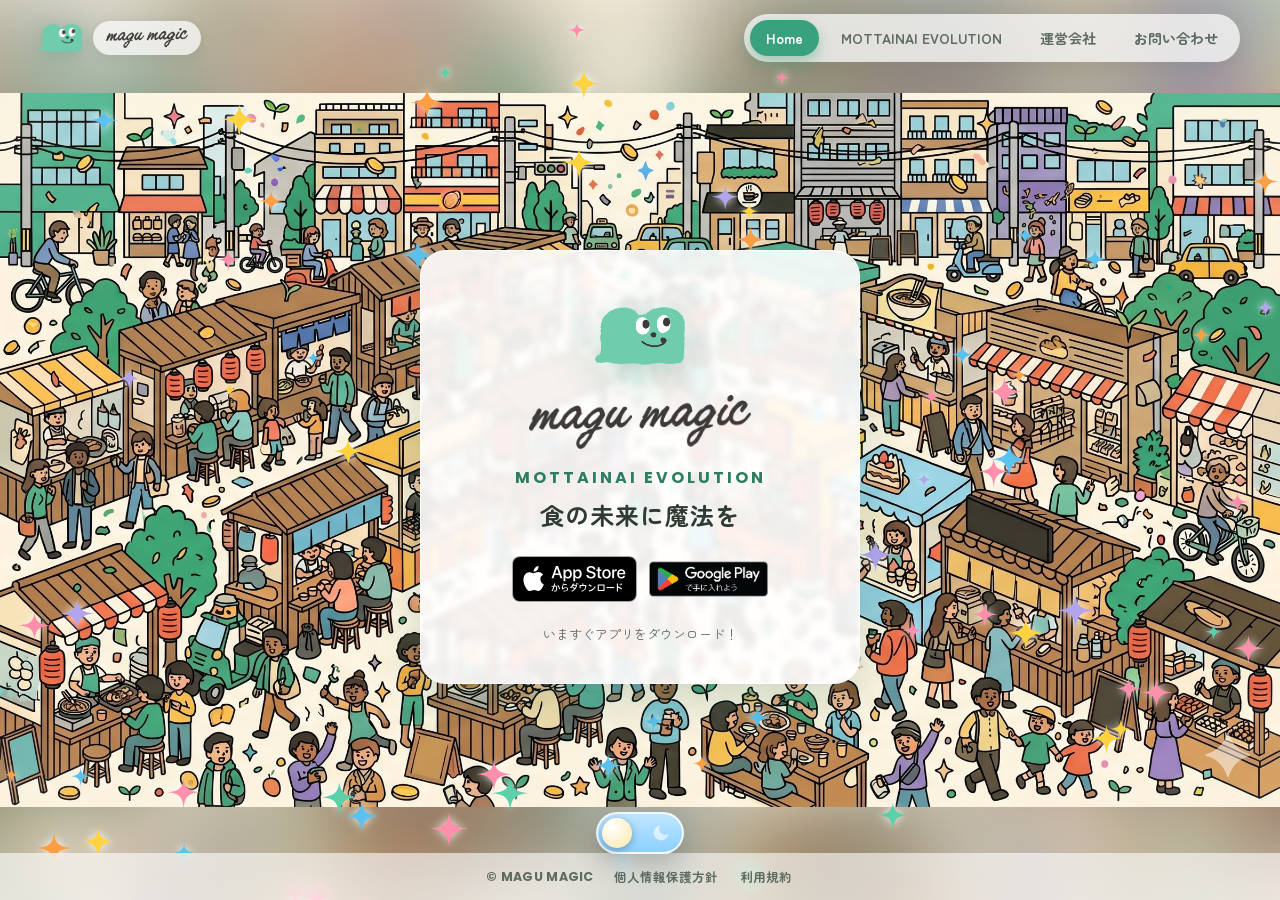
==== index.html @ f401fb99 "Publish MAGU MAGIC site (static) Immersive single-page site with day/night toggle, balloons/firework" ====
<!DOCTYPE html>
<html lang="ja">
<head>
  <meta charset="UTF-8" />
  <meta name="viewport" content="width=device-width, initial-scale=1.0" />
  <title>MAGU MAGIC ｜ MOTTAINAI EVOLUTION ― 食の未来に魔法を</title>
  <meta name="description" content="MAGU MAGIC ― 食の未来に魔法を。「もったいないを作らない」を、世界の合言葉に。飲食店のモバイルオーダー＆事前決済アプリ。" />
  <link rel="canonical" href="https://www.magumagic.net/" />
  <meta property="og:title" content="MAGU MAGIC ｜ MOTTAINAI EVOLUTION" />
  <meta property="og:description" content="食の未来に魔法を。「もったいないを作らない」を、世界の合言葉に。" />
  <meta property="og:type" content="website" />
  <meta property="og:url" content="https://www.magumagic.net/" />
  <meta property="og:image" content="https://www.magumagic.net/assets/MAGU_LOGO.png" />
  <link rel="preconnect" href="https://fonts.googleapis.com" />
  <link rel="preconnect" href="https://fonts.gstatic.com" crossorigin />
  <link href="https://fonts.googleapis.com/css2?family=Zen+Maru+Gothic:wght@400;500;700;900&family=Poppins:wght@600;700;800&display=swap" rel="stylesheet" />
  <link rel="stylesheet" href="app.css" />
</head>
<body>

  <!-- ===== Immersive background ===== -->
  <div class="stage" aria-hidden="true">
    <img class="bg-blur" src="assets/bg-town2.webp" alt="" aria-hidden="true" />
    <img class="bg" id="bg" src="assets/bg-town2.webp" alt="" />
    <div class="bg-tint"></div>
    <div class="mascot-layer" id="mascotLayer"></div>
    <div id="balloons"></div>
    <canvas id="fireworks"></canvas>
    <div id="fx"></div>
    <div id="skyShift" aria-hidden="true"></div>
  </div>

  <!-- ===== Top bar ===== -->
  <header class="topbar">
    <a class="logo" href="#" data-panel="home">
      <img class="logo-mark" src="assets/MAGU_face07.png" alt="" />
      <img class="logo-wm" src="assets/magu%20magic%20title01.png" alt="MAGU MAGIC" />
    </a>
    <nav class="menu" id="menu">
      <button class="menu-btn is-active" data-panel="home">Home</button>
      <button class="menu-btn" data-panel="mottainai">MOTTAINAI&nbsp;EVOLUTION</button>
      <button class="menu-btn" data-panel="company">運営会社</button>
      <button class="menu-btn" data-panel="contact">お問い合わせ</button>
    </nav>
    <button class="menu-toggle" id="menuToggle" aria-label="メニュー" aria-expanded="false"><span></span><span></span><span></span></button>
  </header>

  <!-- ===== Overlay panels ===== -->
  <main class="overlay">

    <!-- Home -->
    <section class="panel is-active" id="panel-home">
      <div class="home-card">
        <img class="home-mark" src="assets/MAGU_face07.png" alt="" />
        <h1 class="home-title"><img src="assets/magu%20magic%20title01.png" alt="MAGU MAGIC" /></h1>
        <p class="home-tagline">
          <span class="t-en">MOTTAINAI EVOLUTION</span>
          <span class="t-jp">食の未来に魔法を</span>
        </p>
        <div class="store-badges">
          <a href="#" class="badge" aria-label="App Store からダウンロード">
            <img src="assets/black.svg" alt="Download on the App Store" />
          </a>
          <a href="#" class="badge" aria-label="Google Play で手に入れよう">
            <img src="assets/google-play-badge.png" alt="Get it on Google Play" />
          </a>
        </div>
        <p class="home-hint">いますぐアプリをダウンロード！</p>
      </div>
    </section>

    <!-- MOTTAINAI EVOLUTION -->
    <section class="panel" id="panel-mottainai" hidden>
      <div class="card card--long mottainai">
        <p class="mottainai-en">MOTTAINAI EVOLUTION</p>
        <h2 class="mottainai-lead">「もったいないを作らない」を、<br />世界の合言葉に。</h2>
        <div class="mottainai-body">
          <p>つくる人がいて、運ぶ人がいて、育てる大地があって、そして食べる人がいる。<br />ひと皿の料理は、たくさんの命と願いの上に成り立っています。</p>
          <p>その願いを、最後まで届けきる仕組みを、わたしたちはつくっています。</p>
          <p>捨てられるはずだった食材を、新しい出会いへ。<br />報われなかった仕込みを、確かな喜びへ。<br />言葉の壁を越えて、世界中の食卓へ。</p>
          <p>今日、あなたが選ぶ一皿が、明日の誰かの食卓を守ります。</p>
          <p class="mottainai-slogan">「もったいないを作らない」を、世界の合言葉に。</p>
        </div>
      </div>
    </section>

    <!-- Company -->
    <section class="panel" id="panel-company" hidden>
      <div class="card card--long">
        <h2 class="card-title">運営会社</h2>
        <dl class="company">
          <div><dt>会社名</dt><dd>株式会社HANABENI</dd></div>
          <div><dt>所在地</dt><dd><span class="addr-office">（沖縄）〒900-0004　沖縄県那覇市銘苅2-3-1　MECAL45　401号室</span><span class="addr-office">（東京）〒140-0001　東京都品川区北品川3-6-13　1204号室</span></dd></div>
          <div><dt>事業内容</dt><dd>「MAGU MAGIC」の企画・開発・運営、「OCTAFORCE」の企画・開発・運営、ITマネジメントサービス及びコンサルティング</dd></div>
          <div><dt>代表者</dt><dd>代表取締役　財　治喜</dd></div>
          <div><dt>HP</dt><dd><a href="https://www.hanabeni.jp/" target="_blank" rel="noopener">https://www.hanabeni.jp/</a></dd></div>
        </dl>
      </div>
    </section>

    <!-- Contact -->
    <section class="panel" id="panel-contact" hidden>
      <div class="card">
        <h2 class="card-title">お問い合わせ</h2>
        <form class="contact-form" id="contactForm" novalidate>
          <label>お名前<input type="text" name="name" autocomplete="name" required /></label>
          <label>メールアドレス<input type="email" name="email" autocomplete="email" required /></label>
          <label>ご用件<select name="topic"><option>アプリについて</option><option>掲載・加盟店のご相談</option><option>取材・協業のご相談</option><option>その他</option></select></label>
          <label>内容<textarea name="message" rows="4" required></textarea></label>
          <button type="submit" class="submit-btn">送信する</button>
          <p class="form-msg" id="formMsg" role="status"></p>
        </form>
        <p class="contact-direct">メールでのお問い合わせ：<a href="mailto:info@magumagic.net">info@magumagic.net</a></p>
      </div>
    </section>

    <!-- Privacy -->
    <section class="panel" id="panel-privacy" hidden>
      <div class="card card--long">
        <h2 class="card-title">個人情報保護方針</h2>
        <div class="legal">
<p>株式会社HANABENI（以下「当社」といいます）は、当社が提供する「MAGU MAGIC」およびこれに付随する各種サービス（以下総称して「本サービス」といいます）における会員、出店者、閲覧者その他の利用者（以下総称して「ユーザー」といいます）の個人情報の取扱いについて、以下のとおりプライバシーポリシー（以下「本ポリシー」といいます）を定めます。</p>
<h3>1. 適用範囲</h3>
<p>本ポリシーは、本サービスのウェブサイト、モバイルアプリ、本サービスに関連して当社が運営又は提供するコンテンツ、サポートチャネル（メール、チャット、電話等）に適用されます。出店者が自らの責任で取得・管理する情報（店舗の防犯カメラ、店頭での身分証確認等）については、当社の管理の及ばない範囲であり、各出店者の方針が適用されます。</p>
<h3>2. 用語の定義</h3>
<p>「個人情報」：生存する個人に関する情報であって、氏名、住所、電話番号、メールアドレス、クレジットカードのトークン化情報その他の記述等により特定の個人を識別できるもの、及び個人識別符号を含むものをいいます。</p>
<p>「個人関連情報」：Cookie、広告識別子（IDFA、Android ID 等）、IPアドレス、端末情報、位置情報、閲覧・操作ログ等、個人情報以外で特定の個人に関連する情報をいいます。</p>
<p>「会員」：本サービスを利用して商品を注文・決済する利用者をいいます。</p>
<p>「出店者」：本サービスに店舗・商品情報を掲載し、商品を提供する事業者をいいます。</p>
<h3>3. 取得する情報</h3>
<p>当社は、以下の情報を取得します。</p>
<p>・会員登録情報：氏名、ニックネーム、メールアドレス、電話番号、年代、国・言語設定、パスワード等</p>
<p>・注文・決済情報：注文内容、日時、金額、利用クーポン、MAGUポイント／ストアポイントの利用・残高、決済手段、決済ステータス（成功／失敗）等（当社はクレジットカード番号等の機微情報を保持せず、決済代行業者が管理します）</p>
<p>・店舗利用情報：来店予定・受取予定の日時、受取方法（イートイン／テイクアウト）、受取完了情報、レビュー・評価、問い合わせ・サポート履歴</p>
<p>・端末・ログ情報：端末種別、OS、アプリバージョン、IPアドレス、Cookie、広告識別子（IDFA/Android ID）、リファラ、アクセス日時、操作イベント等</p>
<p>・位置情報：ユーザーが端末設定で許諾した場合に限り、近隣店舗の案内等のために位置情報を取得・利用することがあります（常時取得は行いません）。</p>
<p>・法令遵守のための情報：不正検知・苦情対応・権利行使対応のために必要な範囲で、関連情報（取引ログ、通信記録等）を取得します。</p>
<h3>5. 利用目的</h3>
<p>当社は、取得した情報を以下の目的のために利用します。</p>
<p>・本サービスの提供（会員登録、本人認証、注文受付、店舗への情報連携、受取・提供管理、ポイント管理）</p>
<p>・決済処理、精算、チャージバック・不正取引の検知・防止</p>
<p>・問い合わせ対応、メンテナンス通知、規約・ポリシー等の重要なお知らせの送付</p>
<p>・クーポン、キャンペーン、アンケート、プッシュ通知・メール配信等のマーケティング（受信拒否設定が可能です）</p>
<p>・サービス改善、機能開発、品質向上のための統計・分析（匿名加工情報・仮名加工情報の作成・利用を含む）</p>
<p>・法令・規約等に基づく対応、紛争・不正行為への対応</p>
<h3>6. クッキー・広告識別子等の利用</h3>
<p>当社は、Cookie、IDFA、Android ID等を利用して、(1) ログインの維持、(2) 利便性向上、(3) 行動履歴に基づくコンテンツ最適化、(4) 配信頻度の制御、(5) 効果測定・分析 を行います。ブラウザ設定やOSの広告トラッキング設定により、一定範囲で無効化できます。</p>
<h3>7. 酒類（年齢制限商品）に関する取扱い</h3>
<p>本サービスにおける酒類の販売はイートイン提供に限ります。年齢確認は店舗において対面で実施され、当社は原則としてユーザーの年齢確認書類の画像等を取得・保存しません（不正調査等、正当な理由がある場合を除きます）。</p>
<h3>8. 個人情報の第三者提供・委託・共同利用</h3>
<p>（1）第三者提供：当社は、次の場合を除き、本人の同意なく第三者に個人情報を提供しません。</p>
<p>・法令に基づく場合、生命・身体・財産の保護に必要な場合等、個人情報保護法で認められる場合</p>
<p>（2）委託：当社は、決済、配送通知、クラウドインフラ、分析、カスタマーサポート等を外部事業者に委託することがあり、必要な範囲で個人情報を取り扱わせます。この場合、当社は委託先を適切に監督します。</p>
<p>（3）出店者への提供：注文の履行に必要な範囲で、出店者に対し、会員の氏名（又はニックネーム）、注文内容、受取方法、連絡先等を提供します。出店者は独自の管理主体として当該情報を取り扱います。</p>
<p>（4）共同利用：当社グループ会社がある場合、業務統合・サポートのために、氏名、連絡先、取引履歴、問い合わせ履歴を共同利用することがあります。その場合の管理者は当社とし、目的は本サービスの提供・改善・サポートです。</p>
<h3>9. 海外移転</h3>
<p>当社は、クラウドサービスや決済代行事業者等、外国にある第三者又はサーバを利用することがあります。提供先の個人情報保護制度・体制に関する情報は、本人の求めに応じて提供します。法令で要求される場合、本人の同意を取得し、又は適切な移転に関する措置を講じます。</p>
<h3>10. 決済情報の取扱い（Stripe Connect）</h3>
<p>本サービスの決済はStripeに委託しており、当社はクレジットカード番号等の機微情報を保持しません。決済処理、リスク審査、チャージバック対応等はStripeのポリシー・規約に従います。</p>
<h3>11. ポイントに関する情報の取扱い</h3>
<p>当社は、MAGUポイント、及び出店者が発行するストアポイントに関する付与・利用・残高・有効期限（各6か月）等の情報を管理します。本人確認・不正防止・会計処理のために関連ログを保存する場合があります。現金払戻しは行いません（法令で義務付けられる場合を除きます）。</p>
<h3>12. 翻訳に関する注意</h3>
<p>本サービスは外国人の利用を想定し、Google翻訳等によりアプリ内の情報（ニュース、店舗情報、メニュー情報等）を表示する場合があります。自動翻訳の性質上、正確性・完全性は保証されません。日本語版の規約・ポリシー・表示を正本とし、翻訳版と齟齬がある場合は日本語版が優先します。</p>
<h3>13. 安全管理措置</h3>
<p>当社は、個人情報の漏えい、滅失又は毀損の防止その他の個人情報の安全管理のため、組織的・人的・物理的・技術的安全管理措置（アクセス管理、最小権限、暗号化、ログ監査、委託先管理等）を講じます。従業員に対し、個人情報保護に関する教育・監督を実施します。</p>
<h3>14. 保有期間</h3>
<p>当社は、利用目的の達成に必要な範囲で個人情報を保有します。退会後も、不正防止、紛争対応、法令順守のため、氏名・電話番号・取引関連ログ等を一定期間（例：最長5年）保存することがあります。具体の保存期間は、目的、法令、業界慣行等を踏まえ合理的に設定します。</p>
<h3>15. 開示等の請求（開示、訂正、追加、削除、利用停止、第三者提供停止）</h3>
<p>ユーザーは、当社に対し、個人情報保護法に基づく保有個人データの開示、訂正等、利用停止等、第三者提供の停止を請求できます。請求の方法、本人確認手続、手数料の有無は、当社所定の手続に従ってください。法令の要件を満たさない場合、開示等に応じられないことがあります。</p>
<h3>16. 未成年者の個人情報</h3>
<p>満14歳未満の者は、親権者の同意なく本サービスを利用できません。未成年者が本サービスを利用する場合は、親権者の同意を得たものとみなします。酒類の購入・受領に関しては、未成年者飲酒禁止法等の法令を遵守し、店舗での年齢確認に協力してください。</p>
<h3>17. 本ポリシーの変更</h3>
<p>当社は、必要に応じて本ポリシーを変更します。重要な変更を行う場合は、事前に合理的な周知期間を設け、本サービス上で告知します。変更後に本サービスを利用した場合、変更に同意したものとみなします。</p>
<h3>18. お問い合わせ窓口</h3>
<p>個人情報の取扱いに関するお問い合わせ、苦情、開示等の請求は、以下の窓口までご連絡ください。</p>
<p>【個人情報問い合わせ窓口】MAGU MAGIC個人情報保護担当</p>
<p>電子メール：info@magumagic.net</p>
<p>住所：〒140-0001 東京都品川区北品川3-6-13-1204</p>
<p>附則：日本語版を正本とし、翻訳版は便宜提供にとどまります。本ポリシーは、MAGU MAGIC会員利用規約・出店者向け利用規約とともに適用されます。</p>
<p class="legal-meta">最終改定日：2025年11月5日</p>
<p class="legal-meta">施行日：2025年11月5日</p>
        </div>
      </div>
    </section>

    <!-- Terms -->
    <section class="panel" id="panel-terms" hidden>
      <div class="card card--long">
        <h2 class="card-title">利用規約</h2>
        <div class="legal">
<h3>第1条（目的・適用範囲）</h3>
<p>本規約は、株式会社HANABENI（以下「当社」といいます）が提供するMAGU MAGICに関する一切の製品・サービス（以下「本サービス」といいます）の利用条件を、本サービスを利用する会員（第2条に定義）との間で定めるものです。会員は本規約に同意のうえ本サービスを利用するものとし、本サービスの利用開始をもって本規約に同意したものとみなします。</p>
<h3>第2条（定義）</h3>
<p>1. 「MAGU MAGIC」とは、出店者が本サービス上で自己の商品のイートイン／テイクアウト注文および事前決済を提供できるアプリケーションおよび関連サービスをいいます（以下「本サービス」と総称）。</p>
<p>2. 「会員」とは、本規約を内容とする本サービスの利用契約を当社と締結し、本サービスを利用する者をいいます。</p>
<p>3. 「出店者」とは、本サービス上に自己の商品の販売情報を掲載し、会員からの注文に応じて商品を提供する者をいいます。</p>
<p>4. 「商品」とは、会員が本サービスを通じて出店者から購入する飲食物等をいい、店内提供を「イートイン商品」、持ち帰り提供を「テイクアウト商品」といいます。</p>
<p>5. 「注文」とは、会員が本サービス上で当社所定の情報を入力し、出店者に対して商品の購入申込みをする行為をいいます。</p>
<p>6. 「承諾」とは、出店者が会員の注文を承諾することをいいます。</p>
<p>7. 「決済事業者」とは、Stripe等の決済・精算を提供する第三者事業者をいいます。</p>
<p>8. 「MAGUポイント」とは、当社が発行するポイントで、当社が定める範囲の加盟店において商品代金の全部又は一部に充当できるものをいいます（第8条参照）。</p>
<p>9. 「ストアポイント」とは、出店者が発行するポイントで、当該出店者（または当社が別途定める範囲）において商品代金の全部又は一部に充当できるものをいいます（第8条参照）。原則として、「ストアポイント」は、会員が注文をキャンセルした場合に発行されます。</p>
<p>注：当社は会員が出店者の提供する商品を注文するシステムを提供するにとどまり、商品の売買契約は会員と出店者との間で成立します。当社に帰責事由がある場合を除き、当該売買契約に関し当社は一切の責任を負いません。</p>
<h3>第3条（規約の掲示・改定）</h3>
<p>1. 当社は、本規約および関連ポリシー（プライバシーポリシー、外部送信ポリシー、ポイント特約、特定商取引法に基づく表示等）を、会員が容易に確認できる方法で掲示します。</p>
<p>2. 当社は、本規約を変更する場合、その内容・発効日を原則として30日前までにアプリ内通知又は電子メール等で周知します。</p>
<p>3. 会員に不利益となる重要な変更については、合理的必要性がある場合に限り行うものとし、法令上同意が必要な場合は会員の同意取得後に適用します。</p>
<p>4. 会員が変更後に本サービスを利用した場合、又は周知後相当期間内に退会手続を行わない場合、当該会員は変更後規約に同意したものとみなします。</p>
<h3>第4条（会員登録・退会）</h3>
<p>1. 登録申請者は、本規約に同意し、当社所定の手続に従って会員登録を申請します。未成年者は親権者等の同意を得たうえで申請してください。満14歳未満の者は本サービスを利用できません。</p>
<p>2. 当社は、過去の規約違反、虚偽申告、反社会的勢力への該当、その他当社が不適当と判断する事由がある場合、登録を拒絶又は会員資格を停止・抹消することができます。必要な場合を除き、理由の開示義務を負いません。</p>
<p>3. 会員は登録情報を真実かつ最新に保つ義務を負います。会員がこれに違反し損害が生じた場合、当社は責任を負いません。</p>
<p>4. 退会は当社所定の方法により行うことができます。退会は、退会前に成立した注文・決済・ポイント等の取扱いに影響しません。</p>
<p>5. 不正防止等のため、退会後であっても法令に基づき、または当社が定める最小限の期間、氏名・電話番号等の情報を保有する場合があります（プライバシーポリシー参照）。</p>
<h3>第5条（本サービスの内容・通知）</h3>
<p>1. 本サービスの内容は、当社が本サービス上で会員に開示した範囲に限られます。</p>
<p>2. 当社は、本サービスの全部または一部を変更・追加・終了することができます。この場合、未履行の注文等があるときは、返金・再提供その他の適切な措置を講じます。</p>
<p>3. 当社は、会員の同意に基づき、本サービスに関するお知らせ、キャンペーン情報等を、アプリ内通知、電子メール、SMS等で送信することがあります。会員は各通知内の方法により受信設定を変更・停止できます（法令に基づく重要通知は停止できない場合があります）。</p>
<p>4. 本サービスの利用に必要な通信費・端末費用は会員の負担とします。当社は全ての端末・通信環境からの利用適合性を保証しません。</p>
<h3>第6条（注文・受取・キャンセル）</h3>
<p>1. 会員が注文完了通知を受信した時点で、会員と出店者との間で当該注文を内容とする売買契約が成立します。</p>
<p>2. キャンセル：会員は、提供日当日まで、出店者の定める方法により注文をキャンセルできます。ただし、決済完了以降のキャンセルは返金されず、当該出店者が発行するストアポイントの付与により処理されます（有効期限6か月、現金化・払戻し不可）。提供日当日を過ぎた後は、出店者によりキャンセルされ、ストアポイントは付与されません。</p>
<p>3. 受取可能時間：会員は、予約日時から1時間以内（出店者が別途定める場合はその定め）に商品を受け取るものとします。受取可能時間内に受け取らない場合、当該商品は出店者により廃棄されることがあり、会員はこれに同意します。</p>
<p>4. 店舗都合・不可抗力：出店者の都合（在庫・設備不良・衛生上の問題等）により提供不能となる場合、又は天災・停電等の不可抗力により提供不能となる場合は、出店者は原決済手段への返金等の代替措置を行います。措置の内容は電話・メール・店舗オフィシャルページ等で案内します。</p>
<p>5. 商品の品質・提供内容・表示誤り等に関する紛争は、会員と出店者との間で解決するものとし、当社に帰責事由がある場合を除き、当社は責任を負いません。</p>
<h3>第6条の2（年齢制限商品の取扱い（酒類））</h3>
<p>1.本サービスにおける酒類の販売は、イートイン提供に限られ、テイクアウトによる販売は行いません。</p>
<p>2.酒類の提供に際しては、提供場所（店舗）において、会員が満20歳以上であることを確認できる公的身分証により年齢確認を実施します。会員は、当該年齢確認に協力するものとします。</p>
<p>3.会員が満20歳未満であることが判明した場合、又は年齢確認に応じない場合、当該酒類に係る売買契約は成立せず、又は提供は行いません。この場合、当該酒類に係る注文は会員によるキャンセルとみなし、現金の返金は行わず、当該店舗が付与するストアポイント（有効期限6か月、現金化・払戻し不可）を付与します。酒類以外の商品を同時に注文しているときは、当該部分は本規約所定の取扱いに従います。</p>
<p>4.アプリ上で年齢確認の確認ダイアログその他の機能が提供される場合であっても、当該確認は店舗での対面の年齢確認を代替するものではありません。</p>
<p>5.会員は、未成年者飲酒禁止法その他関連法令及び都道府県の青少年健全育成関係条例を遵守し、酒類の購入又は受領につき、自己の年齢に関し虚偽の申告、他人の身分証の使用等の不正を行ってはなりません。</p>
<h3>第7条（代金の支払・精算）</h3>
<p>1. 決済はStripe等の決済事業者が提供する仕組みにより処理されます。会員は、当社が指定する方法で正確な情報を入力するものとし、入力不備に起因する一切の事由は会員が負担します。</p>
<p>2. 当社は決済代金を保有せず、決済事業者の仕組みにより、プラットフォーム利用手数料および決済事業者手数料が控除されたうえで、出店者の登録口座に精算されます。</p>
<p>3. 返金・チャージバックが発生した場合の費用負担・再請求等の取扱いは、決済事業者の定めに従います。</p>
<p>4. 領収書・適格請求書等の発行主体は出店者とします（当社が代理発行する場合はその旨を明示します）。</p>
<p>5. 支払手段・方法の変更は当社所定の方法で周知し、法令に従い適用します。</p>
<h3>第8条（ポイント特約：MAGUポイント・ストアポイント）</h3>
<p>1. 発行者・性質：MAGUポイントは当社が、ストアポイントは出店者が発行します。両ポイントは、発行日から6か月以内に限り使用できる設計とし、資金決済法上の適用除外の範囲で運用します</p>
<p>2. 有効期限：両ポイントの有効期限は発行日から6か月です。期限経過により自動的に失効し、いかなる場合も延長・復活はできません。</p>
<p>3. 利用範囲：MAGUポイントは当社が定める加盟店で、ストアポイントは発行した出店者で利用できます。</p>
<p>4. 禁止事項：ポイントの現金化、第三者への譲渡、担保提供、他ポイント等への交換はできません。</p>
<p>5. 付与・消滅：付与の条件・上限・時期・取消は、当社又は出店者の定め・表示に従います。利用後の取消・失効に伴う不足金が生じた場合、会員は不足額を直ちに支払うものとします。</p>
<p>6. 業務廃止等：発行者の都合によりポイントの発行・運用を廃止する場合、法令に従い必要な措置（払戻等）を講じます。</p>
<p>7. 表示：発行者名、利用可能範囲、有効期限、問い合わせ先、主要条件は、アプリ内又は店舗ページに明示します。</p>
<p>8. 第6条2項に基づくキャンセルの場合、ストアポイントの付与は返金に代わる処理とし、現金での払戻しは行いません。</p>
<h3>第9条（知的財産）</h3>
<p>1. 本サービスに関する著作権・商標権その他一切の知的財産権は当社又は当社にライセンスを付与した者に帰属します。</p>
<p>2. 会員は、本サービスにより得た情報・コンテンツを、当社の許諾なく複製・転載・改変・頒布してはなりません。</p>
<p>3. 会員は、本サービスに関して当社に提供するコメント・フィードバック等について、当社に対し、非独占的・無償・期限・地域無制限での利用許諾（サブライセンスを含む）を付与し、著作者人格権を行使しないものとします。</p>
<h3>第10条（ユーザーコンテンツ・レビュー）</h3>
<p>1. 会員は、法令違反、権利侵害、個人情報・機微情報の不適切な開示、差別・中傷、スパム等に該当する内容を投稿してはなりません。</p>
<p>2. 当社は、透明なモデレーション基準に基づき、違法・不当な投稿等を削除・非表示にすることができます。会員は当社所定の手続により異議申立てができます。</p>
<p>3. レビュー・口コミに対してインセンティブを付与する場合、その旨を適切に明示します。</p>
<h3>第11条（ID・セキュリティ・連絡）</h3>
<p>1. 会員は、ID・パスワード等の認証情報を自己の責任で管理し、第三者に使用させてはなりません。</p>
<p>2. 認証情報の管理不十分等により発生した損害は会員が負担し、当社は責任を負いません。</p>
<p>3. 端末の紛失・盗難等より発生した損害は会員が負担し、当社は責任を負いません。</p>
<p>4. 当社からの通知は、会員登録時の連絡先又は本サービス上の掲示をもって到達したものとみなします。</p>
<h3>第12条（禁止行為）</h3>
<p>1. 当社は、以下の行為を禁止します。</p>
<p>(1) 法令・公序良俗・本規約に違反する行為</p>
<p>(2) 受取意思がない大量注文、連続キャンセル、転売目的の取得等の不正行為</p>
<p>(3) 当社・出店者・他の会員・第三者の権利・利益を侵害する行為</p>
<p>(4) 本サービス・サーバ・ネットワークへの不正アクセス、過度な負荷を与える行為</p>
<p>(5) 当社の同意なき営利利用、模倣、逆アセンブル・リバースエンジニアリング等</p>
<p>(6) 反社会的勢力への関与・利得供与・これに準ずる行為</p>
<p>(7) 満20歳未満であるにもかかわらず酒類の購入又は受領を試みる行為、年齢に関する虚偽の申告、他人の身分証の不正使用、年齢確認を妨害する行為</p>
<p>(8) その他当社が不適切と判断する行為</p>
<p>2. 当社は、前項に違反した会員に対し、事前通知なく、投稿の削除、機能制限、利用停止、会員資格の抹消等の措置を講じることができます。</p>
<p>3. 会員が本条に定める禁止行為により当社、出店者または第三者に損害を与えた場合、当社は当該会員に対し、直接かつ通常の損害のほか、合理的範囲の調査費用、弁護士費用等を含む損害の賠償を請求できるものとします。会員は、第三者から当社に対してなされた請求に起因して当社が負担した一切の費用・損害についても当社の請求に従い補償するものとします。</p>
<h3>第13条（サービスの中断・停止）</h3>
<p>1. 天災地変、停電、通信障害、システム保守、その他やむを得ない事由により、本サービスを一時中断・停止することがあります。</p>
<p>2. 当社は、中断・停止により会員に生じた損害について、当社に故意又は重過失がある場合を除き、責任を負いません。未履行の注文がある場合は、返金・再提供等、合理的な範囲で対応します。</p>
<h3>第14条（個人情報の取扱い）</h3>
<p>1. 当社は、プライバシーポリシーに従い、会員の個人情報を適切に取り扱います。</p>
<p>2. 商品の受渡し・連絡等のため、必要な範囲で会員の情報を出店者及び決済事業者等に提供することがあります（プライバシーポリシー参照）。</p>
<h3>第15条（Cookie等・外部送信）</h3>
<p>当社は、Cookie、広告識別子（IDFA/AAID）等を利用する場合があります。送信先、送信される情報、利用目的、オプトアウト方法等は外部送信ポリシーに定めます。会員は同ポリシーを確認のうえ、本サービスを利用するものとします。</p>
<h3>第16条（反社会的勢力の排除）</h3>
<p>会員および出店者は、自己又は役員・実質的支配者等が反社会的勢力に該当せず、将来にわたって関与しないことを表明・保証し、該当が判明した場合、当社は何らの催告なく利用停止・契約解除等の措置を講じることができます。</p>
<h3>第17条（適合性の不保証）</h3>
<p>当社は、本サービスが会員の特定の目的に適合すること、恒常的に中断なく提供されること、エラー・欠陥がないことについて、法令上許容される範囲で保証しません。</p>
<h3>第18条（責任の制限・免責）</h3>
<p>1. 当社の故意又は重過失に起因する場合を除き、当社は、本サービスの利用又は利用不能により会員に生じた損害（間接・付随・特別・結果的損害、逸失利益等を含む）について一切の責任を負いません。</p>
<p>2. 当社が責任を負う場合であっても、その責任は、会員に現実に発生した直接かつ通常の損害に限られ、かつ、当該損害発生直近6か月間に当社が当該会員から受領したプラットフォーム利用料相当額を上限とします。</p>
<p>3. 出店者との紛争は会員と出店者間で解決するものとし、当社に帰責事由がある場合を除き、当社は責任を負いません。</p>
<p>4. 本条の定めは、消費者契約法その他強行法規により制限される場合には、当該法令の範囲で適用されます。</p>
<h3>第19条（利用停止・契約解除・異議申立て）</h3>
<p>1. 当社は、会員が本規約に違反した場合、又は不正利用の疑いがある場合、事前通知なく本サービスの全部又は一部の提供を停止し、又は契約を解除することができます（緊急の場合を除き、可能な限り事後に理由を通知します）。</p>
<p>2. 会員は、当社所定の手続により、当社の措置に関する異議を申し立てることができます。</p>
<h3>第20条（権利義務の譲渡禁止）</h3>
<p>会員は、本規約上の地位、権利又は義務を、当社の事前の書面による承諾なく第三者に譲渡、移転、担保提供等してはなりません。当社は、本サービスに関する事業の譲渡・合併等に伴い、本規約上の地位・権利義務を第三者に承継させることができます。</p>
<h3>第21条（準拠法・合意管轄）</h3>
<p>1. 本規約の準拠法は日本法とします。</p>
<p>2. 本規約又は本サービスに関して生じる一切の紛争について、東京地方裁判所又は東京簡易裁判所を第一審の専属的合意管轄裁判所とします。ただし、会員が消費者に該当する場合、会員は自己の住所地を管轄する裁判所にも提起することができます。</p>
<h3>第22条（連絡方法・分離可能性・完全合意・優先関係）</h3>
<p>1. 当社から会員への連絡は、アプリ内通知、電子メール、SMS等、当社が適当と判断する方法により行います。</p>
<p>2. 本規約のいずれかの条項が無効又は執行不能と判断された場合でも、その他の条項は継続して効力を有します。</p>
<p>3. 本規約は、本サービスに関する当社と会員との完全な合意を構成し、口頭又は書面の従前の合意に優先します。</p>
<p>4. プライバシーポリシー、外部送信ポリシー、ポイント特約、ガイドライン等が本規約と矛盾・抵触する場合は、当該文書に別段の定めがない限り、本規約の定めが優先します。</p>
<p>5. 本サービスに関する特定商取引法に基づく表示は、当社所定のページに掲示します。</p>
<h3>第23条（言語・翻訳）</h3>
<p>1. 本規約、ポリシー、ガイドラインその他本サービスに関する文書の日本語版を正本とし、翻訳版は参考提供とします。翻訳版と日本語版に齟齬がある場合は日本語版が優先します。</p>
<p>2. 本サービスは、外国語利用に対応するためGoogle翻訳等の自動翻訳を利用してアプリ内の情報（ニュース、店舗情報、メニュー情報、レビュー等）を表示する場合があります。当該自動翻訳の性質上、正確性・完全性は保証されません。自動翻訳に起因して会員に生じた損害について、当社に故意または重過失がある場合を除き、当社は責任を負いません。</p>
<p>以上</p>
<p class="legal-meta">最終改定日：2025年11月5日</p>
<p class="legal-meta">施行日：2025年11月5日</p>
        </div>
      </div>
    </section>

  </main>

  <!-- ===== Day / Night toggle ===== -->
  <div class="daynight-wrap">
    <button id="dayNight" class="daynight" role="switch" aria-checked="false" aria-label="昼と夜を切り替え" title="昼と夜を切り替え">
      <svg class="dn-ic dn-sun" viewBox="0 0 24 24" aria-hidden="true"><circle cx="12" cy="12" r="4.5" fill="currentColor"/><g stroke="currentColor" stroke-width="2" stroke-linecap="round"><line x1="12" y1="2" x2="12" y2="4.5"/><line x1="12" y1="19.5" x2="12" y2="22"/><line x1="2" y1="12" x2="4.5" y2="12"/><line x1="19.5" y1="12" x2="22" y2="12"/><line x1="4.9" y1="4.9" x2="6.7" y2="6.7"/><line x1="17.3" y1="17.3" x2="19.1" y2="19.1"/><line x1="19.1" y1="4.9" x2="17.3" y2="6.7"/><line x1="6.7" y1="17.3" x2="4.9" y2="19.1"/></g></svg>
      <svg class="dn-ic dn-moon" viewBox="0 0 24 24" aria-hidden="true"><path d="M21 12.8A9 9 0 1 1 11.2 3 7 7 0 0 0 21 12.8Z" fill="currentColor"/></svg>
      <span class="dn-knob"></span>
    </button>
  </div>

  <!-- ===== Footer ===== -->
  <footer class="sitefoot">
    <span class="sitefoot-copy">© MAGU MAGIC</span>
    <button class="sitefoot-link" data-panel="privacy">個人情報保護方針</button>
    <button class="sitefoot-link" data-panel="terms">利用規約</button>
  </footer>

  <script src="app.js"></script>
</body>
</html>
---- app.css ----
/* ===== Tokens ===== */
:root{
  --green:#3aa17e;
  --green-deep:#2c7d62;
  --ink:#2f3a32;
  --ink-soft:#5d6b60;
  --line:#e7e0d2;
  --shadow:0 18px 50px rgba(44,125,98,.22);
  --font-jp:"Zen Maru Gothic",system-ui,sans-serif;
  --font-en:"Poppins",var(--font-jp);
}
*{box-sizing:border-box;margin:0;padding:0}
html,body{height:100%}
body{
  font-family:var(--font-jp);color:var(--ink);
  overflow:hidden;               /* no page scroll: panels swap instead */
  -webkit-font-smoothing:antialiased;
}
img{display:block;max-width:100%}
a{color:inherit;text-decoration:none}

/* ===== Immersive background ===== */
.stage{position:fixed;inset:0;z-index:0;overflow:hidden;background:#f3eede}
/* blurred bleed fills the screen behind the fully-visible image */
.bg-blur{
  position:absolute;inset:0;width:100%;height:100%;object-fit:cover;object-position:center;
  transform:scale(1.14);filter:blur(34px) brightness(1.04) saturate(1.05);opacity:.85;
  animation:bgdrift 80s ease-in-out infinite alternate;
}
/* the whole illustration, fully visible (contained), gently floating */
.bg{
  position:absolute;inset:0;width:100%;height:100%;object-fit:contain;object-position:center;
  opacity:1;animation:bgfloat 16s ease-in-out infinite;
}
.bg-tint{position:absolute;inset:0;background:radial-gradient(125% 95% at 50% 50%, transparent 46%, rgba(243,238,222,.5) 100%)}
@keyframes bgdrift{from{transform:scale(1.14) translate(-1%,-1%)}to{transform:scale(1.2) translate(1%,1%)}}
@keyframes bgfloat{0%,100%{transform:translateY(0)}50%{transform:translateY(-10px)}}

/* popping mascots */
.mascot-layer{position:absolute;inset:0;pointer-events:none}
.pop{
  position:absolute;will-change:transform,opacity;transform-origin:center bottom;
  animation:pop var(--life,4s) ease-in-out forwards;
}
.pop-img{width:100%;display:block;filter:drop-shadow(0 6px 10px rgba(44,125,98,.22));transform-origin:center bottom}
@keyframes pop{
  0%{opacity:0;transform:scale(.2)}
  14%{opacity:1;transform:scale(1.15)}
  24%{transform:scale(1)}
  82%{opacity:1;transform:scale(1)}
  100%{opacity:0;transform:scale(.35)}
}
/* per-spawn motion while the character is on screen */
.m-bob{animation:m-bob 1s ease-in-out infinite}
.m-wiggle{animation:m-wiggle 1s ease-in-out infinite}
.m-hop{animation:m-hop 1s ease-in-out infinite}
.m-sway{animation:m-sway 1.2s ease-in-out infinite}
.m-spin{animation:m-spin 2.4s linear infinite}
@keyframes m-bob{0%,100%{transform:translateY(0)}50%{transform:translateY(-28%)}}
@keyframes m-wiggle{0%,100%{transform:rotate(-15deg)}50%{transform:rotate(15deg)}}
@keyframes m-hop{0%,100%{transform:translateY(0) scaleY(1)}28%{transform:translateY(-36%) scaleY(1.06)}55%{transform:translateY(0) scaleY(.9)}72%{transform:translateY(-12%) scaleY(1)}}
@keyframes m-sway{0%,100%{transform:translateX(-16%) rotate(-7deg)}50%{transform:translateX(16%) rotate(7deg)}}
@keyframes m-spin{to{transform:rotate(360deg)}}

/* balloons + sparkles (over background, behind panels) */
#fx,#balloons{position:absolute;inset:0;pointer-events:none;overflow:hidden}
.spk{position:absolute;animation:tw 3.2s ease-in-out infinite;filter:drop-shadow(0 0 5px rgba(255,255,255,.9))}
@keyframes tw{0%,100%{opacity:.35;transform:scale(.7) rotate(0)}50%{opacity:1;transform:scale(1.3) rotate(40deg)}}
.bln{position:absolute;bottom:-26vh;animation:blnrise linear infinite;filter:drop-shadow(0 8px 14px rgba(47,58,50,.2))}
@keyframes blnrise{0%{transform:translateY(0) translateX(0)}100%{transform:translateY(-150vh) translateX(var(--sx,16px))}}
.bln svg{animation:sway 5s ease-in-out infinite;transform-origin:center top}
@keyframes sway{0%,100%{transform:rotate(-5deg)}50%{transform:rotate(5deg)}}

/* fireworks (night only) */
#fireworks{position:absolute;inset:0;width:100%;height:100%;pointer-events:none;display:none}

/* sky transition overlay (time-of-day change) */
#skyShift{position:absolute;inset:0;pointer-events:none;opacity:0;z-index:9;
  transition:opacity .9s ease}
#skyShift.sky-sunset{background:
  radial-gradient(120% 80% at 50% 120%, #ffcaa0 0%, #ff8e6b 22%, #c8537e 46%, #6b3a86 70%, #271a4a 100%)}
#skyShift.sky-sunrise{background:
  radial-gradient(120% 90% at 50% -10%, #fff2c4 0%, #ffd27a 22%, #ff9e7a 44%, #b06aa6 68%, #3a3168 100%)}

/* ===== Day / Night ===== */
.daynight-wrap{position:fixed;left:50%;bottom:46px;transform:translateX(-50%);z-index:25;
  display:flex;flex-direction:column-reverse;align-items:center;gap:8px}
.daynight-label{font-size:12.5px;font-weight:700;color:var(--ink);
  background:rgba(255,255,255,.86);backdrop-filter:blur(6px);padding:4px 14px;border-radius:999px;
  box-shadow:0 4px 12px rgba(47,58,50,.16);white-space:nowrap}
.daynight-label .dn-day{color:#e8920c}
.daynight-label .dn-night{color:#6b73c4}
.night .daynight-label{color:#fff;background:rgba(40,38,70,.74)}
.night .daynight-label .dn-night{color:#aab2ff}
.daynight{
  position:relative;width:88px;height:42px;border-radius:999px;border:2px solid rgba(255,255,255,.85);
  cursor:pointer;padding:0;background:linear-gradient(180deg,#bfe6ff,#8cd0ff);
  box-shadow:0 10px 24px rgba(47,58,50,.26);transition:background .4s;
  animation:dnpulse 2.6s ease-out infinite;
}
.dn-ic{position:absolute;top:50%;transform:translateY(-50%);width:20px;height:20px}
.dn-sun{left:11px;color:#fff;filter:drop-shadow(0 1px 1px rgba(0,0,0,.15))}
.dn-moon{right:11px;color:rgba(255,255,255,.6)}
.dn-knob{position:absolute;top:4px;left:4px;width:30px;height:30px;border-radius:50%;
  background:radial-gradient(circle at 35% 30%,#fff,#ffe7a8);box-shadow:0 2px 8px rgba(0,0,0,.3);
  transition:transform .38s cubic-bezier(.5,1.7,.4,1),background .4s}
.night .daynight{background:linear-gradient(180deg,#2a2c55,#16142f);border-color:rgba(255,255,255,.3)}
.night .dn-sun{color:rgba(255,255,255,.45)}
.night .dn-moon{color:#fff}
.night .dn-knob{transform:translateX(46px);background:radial-gradient(circle at 35% 30%,#fff,#c9cdf2)}
.night .daynight{animation:dnpulseN 2.6s ease-out infinite}
@keyframes dnpulse{0%{box-shadow:0 10px 24px rgba(47,58,50,.26),0 0 0 0 rgba(255,200,60,.55)}70%,100%{box-shadow:0 10px 24px rgba(47,58,50,.26),0 0 0 15px rgba(255,200,60,0)}}
@keyframes dnpulseN{0%{box-shadow:0 10px 24px rgba(0,0,0,.4),0 0 0 0 rgba(150,170,255,.55)}70%,100%{box-shadow:0 10px 24px rgba(0,0,0,.4),0 0 0 15px rgba(150,170,255,0)}}

/* night theme */
.night .stage{background:#16142a}
.night .bg-tint{background:radial-gradient(125% 95% at 50% 50%, transparent 40%, rgba(12,10,32,.6) 100%)}
.night #balloons{display:none}
.night #fireworks{display:block}
.night .spk{filter:drop-shadow(0 0 6px rgba(255,255,255,.95))}

/* ===== Top bar ===== */
.topbar{
  position:fixed;top:0;left:0;right:0;z-index:20;
  display:flex;align-items:center;justify-content:space-between;
  padding:14px clamp(16px,4vw,40px);
}
.logo{display:flex;align-items:center;gap:11px}
.logo-mark{width:42px;height:42px;object-fit:contain;filter:drop-shadow(0 4px 10px rgba(44,125,98,.3));
  transform-origin:center bottom;animation:logobob 3.6s ease-in-out infinite}
.logo-wm{height:34px;width:auto;background:rgba(255,255,255,.72);backdrop-filter:blur(6px);
  padding:7px 13px;border-radius:999px;box-shadow:0 4px 12px rgba(47,58,50,.1)}
.menu{display:flex;gap:6px;background:rgba(255,255,255,.72);backdrop-filter:blur(10px);
  padding:6px;border-radius:999px;box-shadow:0 8px 22px rgba(47,58,50,.12)}
.menu-btn{
  border:0;background:transparent;cursor:pointer;font-family:var(--font-jp);font-weight:700;
  font-size:14px;color:var(--ink-soft);padding:8px 16px;border-radius:999px;transition:.2s;
}
.menu-btn:hover{color:var(--green-deep)}
.menu-btn.is-active{background:var(--green);color:#fff;box-shadow:0 6px 14px rgba(58,161,126,.4)}
.menu-toggle{display:none;flex-direction:column;gap:5px;background:rgba(255,255,255,.8);border:0;
  border-radius:12px;padding:11px 9px;cursor:pointer}
.menu-toggle span{width:22px;height:2.5px;background:var(--ink);border-radius:2px;transition:.3s}

/* ===== Overlay panels ===== */
.overlay{position:fixed;inset:0;z-index:10;display:grid;place-items:center;padding:90px 18px 56px;pointer-events:none}
.panel{display:none;width:100%;max-width:560px;pointer-events:auto;animation:rise .45s cubic-bezier(.2,.8,.2,1)}
.panel.is-active{display:block}
@keyframes rise{from{opacity:0;transform:translateY(16px)}to{opacity:1;transform:none}}

/* glass card */
.card,.home-card{
  background:rgba(255,255,255,.9);backdrop-filter:blur(18px) saturate(1.1);
  border:1px solid rgba(255,255,255,.8);border-radius:26px;
  box-shadow:var(--shadow);padding:clamp(24px,4vw,40px);
}
/* content panels carry real text — keep them solid enough to read without relying on backdrop-filter */
.card{background:rgba(255,255,255,.96)}
.home-card{text-align:center;max-width:440px;margin-inline:auto;
  background:rgba(255,255,255,.9);backdrop-filter:blur(3px) saturate(1.05)}
.card-title{font-size:22px;font-weight:900;text-align:center;margin-bottom:20px;position:relative}
.card-title::after{content:"";display:block;width:38px;height:5px;border-radius:5px;background:var(--green);margin:10px auto 0}
.card--long{max-height:min(72vh, 620px);overflow-y:auto;text-align:left;background:rgba(255,255,255,.96)}

/* legal text (privacy / terms) */
.legal{color:var(--ink-soft);font-size:14px;line-height:1.95}
.legal h3{color:var(--ink);font-size:15px;margin:16px 0 4px}
.legal p{margin:0}

/* home */
.home-mark{width:90px;height:90px;object-fit:contain;margin:0 auto 14px;
  filter:drop-shadow(0 10px 22px rgba(44,125,98,.32));transform-origin:center bottom;
  animation:logobob 2.8s ease-in-out infinite}
@keyframes logobob{
  0%,100%{transform:translateY(0) rotate(0)}
  20%{transform:translateY(-9px) rotate(-5deg)}
  45%{transform:translateY(0) rotate(0)}
  70%{transform:translateY(-9px) rotate(5deg)}
}
.home-title{margin:2px 0 0;line-height:0}
.home-title img{height:auto;width:clamp(200px,62%,280px);margin:0 auto}
.home-tagline{display:flex;flex-direction:column;align-items:center;gap:7px;margin:16px 0 24px}
.t-en{font-family:var(--font-en);font-weight:700;letter-spacing:3px;font-size:clamp(13px,2.4vw,16px);
  color:var(--green-deep);text-transform:uppercase}
.t-jp{font-weight:700;font-size:clamp(19px,3.4vw,24px);color:var(--ink);letter-spacing:1px}
.home-hint{margin-top:22px;font-size:13px;color:var(--ink-soft)}

/* store badges (official) */
.store-badges{display:flex;gap:12px;justify-content:center;flex-wrap:wrap;align-items:center}
.badge{display:inline-flex;transition:transform .15s}
.badge:hover{transform:translateY(-2px)}
.badge img{height:46px;width:auto;display:block}

/* app */
.app-shots{display:flex;gap:14px;justify-content:center}
.app-shots img{width:42%;max-width:175px;border-radius:18px;box-shadow:0 12px 26px rgba(44,125,98,.25)}
.card-lead{text-align:center;color:var(--ink-soft);margin-top:20px;line-height:1.9}

/* how */
.how-row{display:flex;gap:14px;justify-content:center;flex-wrap:wrap}
.how-item{flex:1 1 120px;max-width:150px;text-align:center;display:flex;flex-direction:column;align-items:center;gap:4px}
.how-item img{width:84px;height:84px;object-fit:contain}
.how-item b{font-size:17px}
.how-item span{font-size:12.5px;color:var(--ink-soft)}

/* company */
.company{display:flex;flex-direction:column}
.company>div{display:grid;grid-template-columns:88px 1fr;gap:14px;padding:13px 2px;border-bottom:1px solid var(--line)}
.company dt{font-weight:700;color:var(--green-deep)}
.company dd{color:var(--ink-soft)}
.company dd a{color:var(--green-deep);text-decoration:underline}
.addr-office{display:block}
.addr-office + .addr-office{margin-top:5px}
.card-note{margin-top:14px;font-size:12px;color:var(--ink-soft);text-align:center}

/* legal dates */
.legal-meta{font-size:12px;color:var(--ink-soft);margin-top:6px}

/* contact direct email */
.contact-direct{margin-top:16px;text-align:center;font-size:13px;color:var(--ink-soft)}
.contact-direct a{color:var(--green-deep);font-weight:700}

/* MOTTAINAI EVOLUTION panel */
.mottainai{text-align:center}
.mottainai-en{font-family:var(--font-en);font-weight:800;letter-spacing:3px;color:var(--green);
  font-size:clamp(18px,3vw,27px);text-transform:uppercase;margin-bottom:8px}
.mottainai-en::after{content:"";display:block;width:42px;height:5px;border-radius:5px;background:var(--sun);margin:12px auto 0}
.mottainai-lead{font-size:clamp(18px,2.6vw,24px);font-weight:900;line-height:1.6;margin:18px 0 22px}
.mottainai-body{text-align:center;color:var(--ink-soft);line-height:2;display:flex;flex-direction:column;gap:14px;font-size:15px}
.mottainai-slogan{font-weight:700;color:var(--green-deep);font-size:clamp(16px,2.2vw,19px);margin-top:8px}

/* contact */
.contact-form{display:flex;flex-direction:column;gap:14px}
.contact-form label{display:flex;flex-direction:column;gap:6px;font-weight:700;font-size:13px;color:var(--green-deep)}
.contact-form input,.contact-form select,.contact-form textarea{
  font-family:inherit;font-size:15px;color:var(--ink);font-weight:500;
  border:1.5px solid var(--line);border-radius:12px;padding:11px 14px;background:rgba(255,255,255,.9);
  transition:border-color .2s}
.contact-form input:focus,.contact-form select:focus,.contact-form textarea:focus{outline:0;border-color:var(--green)}
.contact-form textarea{resize:vertical}
.submit-btn{margin-top:4px;border:0;cursor:pointer;background:var(--green);color:#fff;font-family:inherit;
  font-weight:700;font-size:16px;padding:14px;border-radius:999px;box-shadow:0 12px 24px rgba(58,161,126,.36);transition:.2s}
.submit-btn:hover{background:var(--green-deep)}
.form-msg{text-align:center;font-size:14px;font-weight:700;min-height:1.2em}
.form-msg.ok{color:var(--green-deep)}
.form-msg.err{color:#d6604d}

/* ===== Footer ===== */
.sitefoot{
  position:fixed;left:0;right:0;bottom:0;z-index:20;
  display:flex;align-items:center;justify-content:center;gap:18px;flex-wrap:wrap;
  padding:10px 18px;font-size:12.5px;color:var(--ink-soft);
  background:rgba(255,255,255,.6);backdrop-filter:blur(8px);
}
.sitefoot-copy{font-family:var(--font-en);font-weight:700;letter-spacing:.3px}
.sitefoot-link{border:0;background:none;cursor:pointer;font-family:inherit;font-size:12.5px;
  color:var(--ink-soft);font-weight:700;padding:4px 2px;transition:color .2s}
.sitefoot-link:hover{color:var(--green-deep)}

/* ===== Responsive ===== */
@media (max-width:720px){
  .menu{position:fixed;top:70px;right:16px;flex-direction:column;gap:4px;
    transform:translateY(-14px) scale(.96);opacity:0;visibility:hidden;transition:.25s;align-items:stretch}
  .menu.open{transform:none;opacity:1;visibility:visible}
  .menu-btn{text-align:left;padding:11px 22px}
  .menu-toggle{display:flex}
  .menu-toggle.open span:nth-child(1){transform:translateY(7.5px) rotate(45deg)}
  .menu-toggle.open span:nth-child(2){opacity:0}
  .menu-toggle.open span:nth-child(3){transform:translateY(-7.5px) rotate(-45deg)}
  .logo-wm{display:none}
  /* narrow screens: fill with the sharp illustration (cropped) instead of a thin contained strip */
  .bg{object-fit:cover;animation:none}
  .bg-blur{display:none}
}

@media (prefers-reduced-motion: reduce){
  .bg,.bg-blur,.home-mark,.logo-mark{animation:none}
  .pop,.pop-img,.daynight,.night .daynight{animation:none}
}
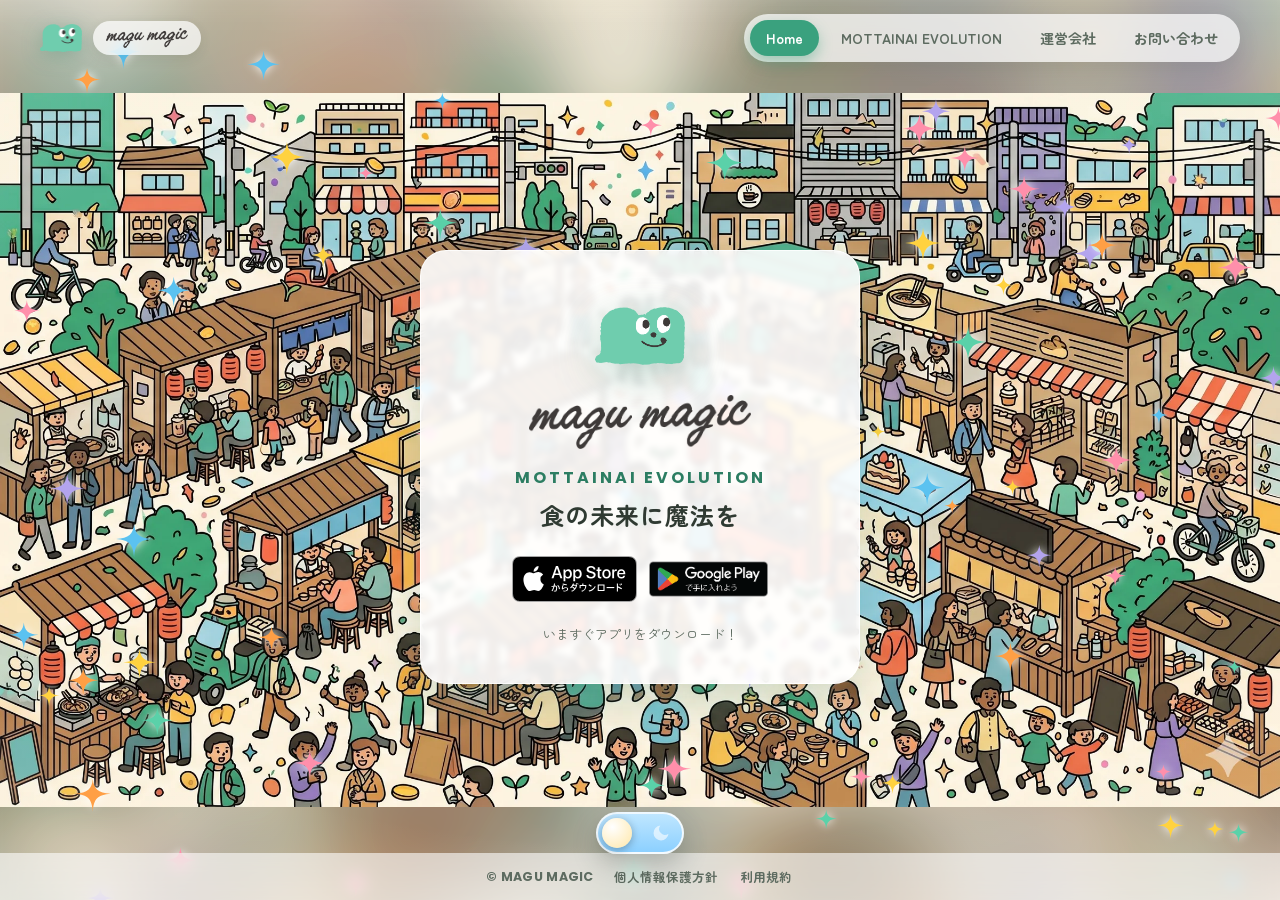
==== commit 39c0665b: "Mobile menu + MOTTAINAI readability, store badge links - mobile menu: clearer rounded card, snappier" ====
--- a/index.html
+++ b/index.html
@@ -58,10 +58,10 @@
           <span class="t-jp">食の未来に魔法を</span>
         </p>
         <div class="store-badges">
-          <a href="#" class="badge" aria-label="App Store からダウンロード">
+          <a href="https://apps.apple.com/jp/app/magu-magic-%E3%81%8B%E3%81%97%E3%81%93%E3%81%8F%E4%BA%88%E7%B4%84-%E3%81%8A%E3%81%84%E3%81%97%E3%81%8F%E9%A3%9F%E4%BA%8B/id6445927515" class="badge" target="_blank" rel="noopener" aria-label="App Store からダウンロード">
             <img src="assets/black.svg" alt="Download on the App Store" />
           </a>
-          <a href="#" class="badge" aria-label="Google Play で手に入れよう">
+          <a href="https://play.google.com/store/apps/details?id=com.maguclub.magu&amp;pcampaignid=web_share" class="badge" target="_blank" rel="noopener" aria-label="Google Play で手に入れよう">
             <img src="assets/google-play-badge.png" alt="Get it on Google Play" />
           </a>
         </div>
@@ -73,13 +73,13 @@
     <section class="panel" id="panel-mottainai" hidden>
       <div class="card card--long mottainai">
         <p class="mottainai-en">MOTTAINAI EVOLUTION</p>
-        <h2 class="mottainai-lead">「もったいないを作らない」を、<br />世界の合言葉に。</h2>
+        <h2 class="mottainai-lead"><span class="ph">「もったいないを作らない」を、</span><span class="ph">世界の合言葉に。</span></h2>
         <div class="mottainai-body">
-          <p>つくる人がいて、運ぶ人がいて、育てる大地があって、そして食べる人がいる。<br />ひと皿の料理は、たくさんの命と願いの上に成り立っています。</p>
-          <p>その願いを、最後まで届けきる仕組みを、わたしたちはつくっています。</p>
-          <p>捨てられるはずだった食材を、新しい出会いへ。<br />報われなかった仕込みを、確かな喜びへ。<br />言葉の壁を越えて、世界中の食卓へ。</p>
-          <p>今日、あなたが選ぶ一皿が、明日の誰かの食卓を守ります。</p>
-          <p class="mottainai-slogan">「もったいないを作らない」を、世界の合言葉に。</p>
+          <p><span class="ph">つくる人がいて、</span><span class="ph">運ぶ人がいて、</span><span class="ph">育てる大地があって、</span><span class="ph">そして食べる人がいる。</span><span class="ph">ひと皿の料理は、</span><span class="ph">たくさんの命と願いの上に</span><span class="ph">成り立っています。</span></p>
+          <p><span class="ph">その願いを、</span><span class="ph">最後まで届けきる仕組みを、</span><span class="ph">わたしたちはつくっています。</span></p>
+          <p><span class="ph">捨てられるはずだった食材を、</span><span class="ph">新しい出会いへ。</span><span class="ph">報われなかった仕込みを、</span><span class="ph">確かな喜びへ。</span><span class="ph">言葉の壁を越えて、</span><span class="ph">世界中の食卓へ。</span></p>
+          <p><span class="ph">今日、</span><span class="ph">あなたが選ぶ一皿が、</span><span class="ph">明日の誰かの食卓を守ります。</span></p>
+          <p class="mottainai-slogan"><span class="ph">「もったいないを作らない」を、</span><span class="ph">世界の合言葉に。</span></p>
         </div>
       </div>
     </section>
--- a/app.css
+++ b/app.css
@@ -138,8 +138,10 @@
 }
 .menu-btn:hover{color:var(--green-deep)}
 .menu-btn.is-active{background:var(--green);color:#fff;box-shadow:0 6px 14px rgba(58,161,126,.4)}
-.menu-toggle{display:none;flex-direction:column;gap:5px;background:rgba(255,255,255,.8);border:0;
-  border-radius:12px;padding:11px 9px;cursor:pointer}
+.menu-toggle{display:none;flex-direction:column;gap:5px;background:rgba(255,255,255,.85);border:0;
+  border-radius:12px;padding:12px 11px;cursor:pointer;
+  touch-action:manipulation;-webkit-tap-highlight-color:transparent;box-shadow:0 4px 12px rgba(47,58,50,.12)}
+.menu,.menu-btn{touch-action:manipulation;-webkit-tap-highlight-color:transparent}
 .menu-toggle span{width:22px;height:2.5px;background:var(--ink);border-radius:2px;transition:.3s}
 
 /* ===== Overlay panels ===== */
@@ -228,6 +230,8 @@
 .mottainai-lead{font-size:clamp(18px,2.6vw,24px);font-weight:900;line-height:1.6;margin:18px 0 22px}
 .mottainai-body{text-align:center;color:var(--ink-soft);line-height:2;display:flex;flex-direction:column;gap:14px;font-size:15px}
 .mottainai-slogan{font-weight:700;color:var(--green-deep);font-size:clamp(16px,2.2vw,19px);margin-top:8px}
+/* phrase-based wrapping: lines break between clauses, never mid-phrase */
+.mottainai-lead .ph,.mottainai-body .ph,.mottainai-slogan .ph{display:inline-block}
 
 /* contact */
 .contact-form{display:flex;flex-direction:column;gap:14px}
@@ -259,10 +263,14 @@
 
 /* ===== Responsive ===== */
 @media (max-width:720px){
-  .menu{position:fixed;top:70px;right:16px;flex-direction:column;gap:4px;
-    transform:translateY(-14px) scale(.96);opacity:0;visibility:hidden;transition:.25s;align-items:stretch}
+  .menu{position:fixed;top:64px;right:14px;flex-direction:column;gap:4px;align-items:stretch;
+    background:rgba(255,255,255,.97);backdrop-filter:blur(12px);
+    border:1px solid rgba(47,58,50,.1);border-radius:16px;padding:8px;
+    box-shadow:0 16px 36px rgba(47,58,50,.24);
+    transform:translateY(-8px);opacity:0;visibility:hidden;
+    transition:opacity .14s ease,transform .14s ease,visibility .14s}
   .menu.open{transform:none;opacity:1;visibility:visible}
-  .menu-btn{text-align:left;padding:11px 22px}
+  .menu-btn{text-align:left;padding:12px 20px;border-radius:11px}
   .menu-toggle{display:flex}
   .menu-toggle.open span:nth-child(1){transform:translateY(7.5px) rotate(45deg)}
   .menu-toggle.open span:nth-child(2){opacity:0}
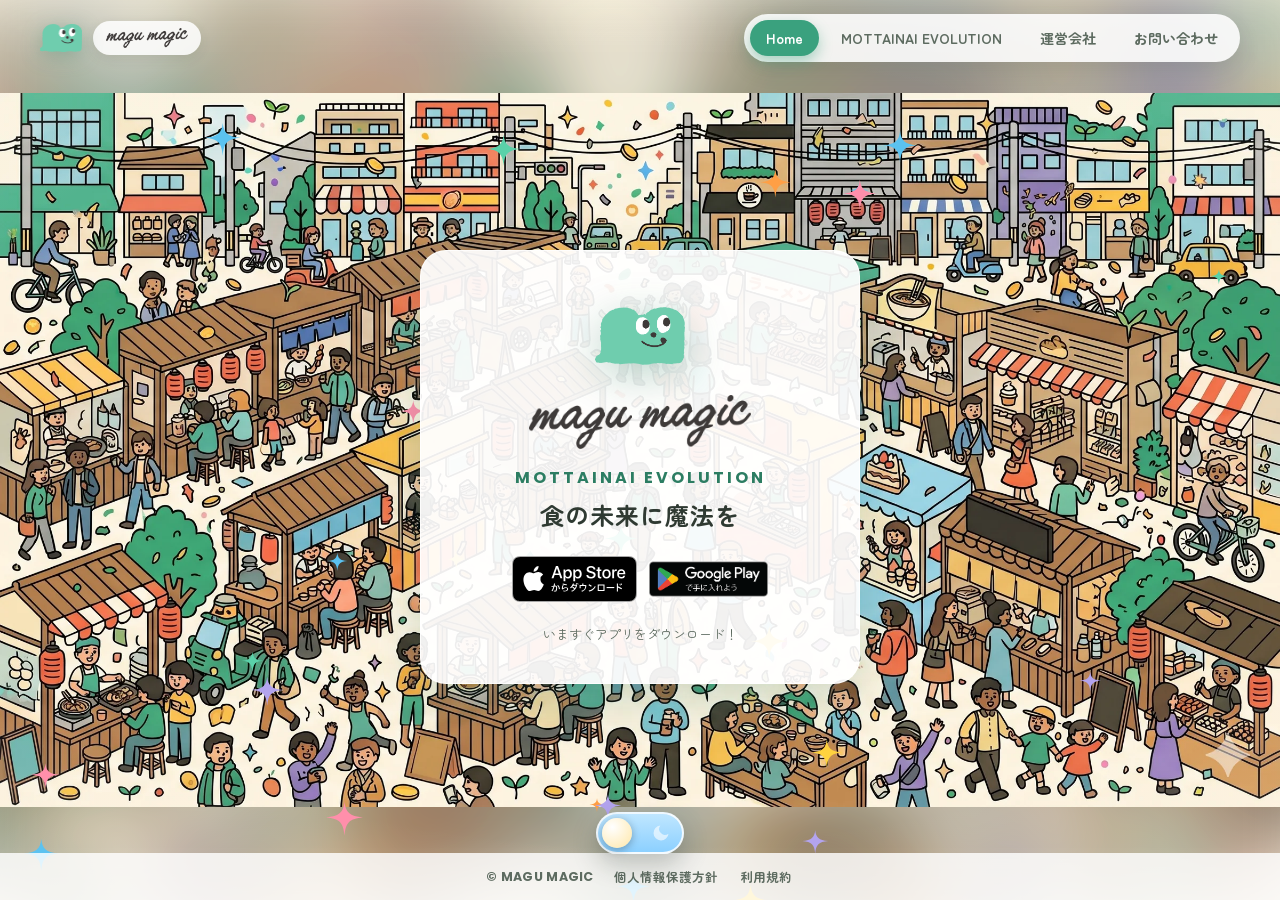
==== commit 1857ab2e: "Deeper perf pass + logo favicon - remove drop-shadow filters from animated sparkles/balloons/mascots" ====
--- a/index.html
+++ b/index.html
@@ -14,6 +14,9 @@
   <link rel="preconnect" href="https://fonts.googleapis.com" />
   <link rel="preconnect" href="https://fonts.gstatic.com" crossorigin />
   <link href="https://fonts.googleapis.com/css2?family=Zen+Maru+Gothic:wght@400;500;700;900&family=Poppins:wght@600;700;800&display=swap" rel="stylesheet" />
+  <link rel="icon" type="image/png" sizes="32x32" href="assets/favicon-32.png" />
+  <link rel="icon" type="image/png" sizes="180x180" href="assets/favicon.png" />
+  <link rel="apple-touch-icon" href="assets/favicon.png" />
   <link rel="stylesheet" href="app.css" />
 </head>
 <body>
--- a/app.css
+++ b/app.css
@@ -24,13 +24,12 @@
 /* blurred bleed fills the screen behind the fully-visible image */
 .bg-blur{
   position:absolute;inset:0;width:100%;height:100%;object-fit:cover;object-position:center;
-  transform:scale(1.14);filter:blur(34px) brightness(1.04) saturate(1.05);opacity:.85;
-  animation:bgdrift 80s ease-in-out infinite alternate;
-}
-/* the whole illustration, fully visible (contained), gently floating */
+  transform:scale(1.08);filter:blur(34px) brightness(1.04) saturate(1.05);opacity:.85;
+}
+/* the whole illustration, fully visible (contained) — static to avoid constant repaint */
 .bg{
   position:absolute;inset:0;width:100%;height:100%;object-fit:contain;object-position:center;
-  opacity:1;animation:bgfloat 16s ease-in-out infinite;
+  opacity:1;
 }
 .bg-tint{position:absolute;inset:0;background:radial-gradient(125% 95% at 50% 50%, transparent 46%, rgba(243,238,222,.5) 100%)}
 @keyframes bgdrift{from{transform:scale(1.14) translate(-1%,-1%)}to{transform:scale(1.2) translate(1%,1%)}}
@@ -42,7 +41,7 @@
   position:absolute;will-change:transform,opacity;transform-origin:center bottom;
   animation:pop var(--life,4s) ease-in-out forwards;
 }
-.pop-img{width:100%;display:block;filter:drop-shadow(0 6px 10px rgba(44,125,98,.22));transform-origin:center bottom}
+.pop-img{width:100%;display:block;transform-origin:center bottom}
 @keyframes pop{
   0%{opacity:0;transform:scale(.2)}
   14%{opacity:1;transform:scale(1.15)}
@@ -64,9 +63,9 @@
 
 /* balloons + sparkles (over background, behind panels) */
 #fx,#balloons{position:absolute;inset:0;pointer-events:none;overflow:hidden}
-.spk{position:absolute;animation:tw 3.2s ease-in-out infinite;filter:drop-shadow(0 0 5px rgba(255,255,255,.9))}
+.spk{position:absolute;animation:tw 3.2s ease-in-out infinite}
 @keyframes tw{0%,100%{opacity:.35;transform:scale(.7) rotate(0)}50%{opacity:1;transform:scale(1.3) rotate(40deg)}}
-.bln{position:absolute;bottom:-26vh;animation:blnrise linear infinite;filter:drop-shadow(0 8px 14px rgba(47,58,50,.2))}
+.bln{position:absolute;bottom:-26vh;animation:blnrise linear infinite}
 @keyframes blnrise{0%{transform:translateY(0) translateX(0)}100%{transform:translateY(-150vh) translateX(var(--sx,16px))}}
 .bln svg{animation:sway 5s ease-in-out infinite;transform-origin:center top}
 @keyframes sway{0%,100%{transform:rotate(-5deg)}50%{transform:rotate(5deg)}}
@@ -86,7 +85,7 @@
 .daynight-wrap{position:fixed;left:50%;bottom:46px;transform:translateX(-50%);z-index:25;
   display:flex;flex-direction:column-reverse;align-items:center;gap:8px}
 .daynight-label{font-size:12.5px;font-weight:700;color:var(--ink);
-  background:rgba(255,255,255,.86);backdrop-filter:blur(6px);padding:4px 14px;border-radius:999px;
+  background:rgba(255,255,255,.92);padding:4px 14px;border-radius:999px;
   box-shadow:0 4px 12px rgba(47,58,50,.16);white-space:nowrap}
 .daynight-label .dn-day{color:#e8920c}
 .daynight-label .dn-night{color:#6b73c4}
@@ -117,7 +116,7 @@
 .night .bg-tint{background:radial-gradient(125% 95% at 50% 50%, transparent 40%, rgba(12,10,32,.6) 100%)}
 .night #balloons{display:none}
 .night #fireworks{display:block}
-.night .spk{filter:drop-shadow(0 0 6px rgba(255,255,255,.95))}
+/* night sparkles keep the default look (no per-frame filter) for performance */
 
 /* ===== Top bar ===== */
 .topbar{
@@ -128,9 +127,9 @@
 .logo{display:flex;align-items:center;gap:11px}
 .logo-mark{width:42px;height:42px;object-fit:contain;filter:drop-shadow(0 4px 10px rgba(44,125,98,.3));
   transform-origin:center bottom;animation:logobob 3.6s ease-in-out infinite}
-.logo-wm{height:34px;width:auto;background:rgba(255,255,255,.72);backdrop-filter:blur(6px);
+.logo-wm{height:34px;width:auto;background:rgba(255,255,255,.86);
   padding:7px 13px;border-radius:999px;box-shadow:0 4px 12px rgba(47,58,50,.1)}
-.menu{display:flex;gap:6px;background:rgba(255,255,255,.72);backdrop-filter:blur(10px);
+.menu{display:flex;gap:6px;background:rgba(255,255,255,.88);
   padding:6px;border-radius:999px;box-shadow:0 8px 22px rgba(47,58,50,.12)}
 .menu-btn{
   border:0;background:transparent;cursor:pointer;font-family:var(--font-jp);font-weight:700;
@@ -152,14 +151,14 @@
 
 /* glass card */
 .card,.home-card{
-  background:rgba(255,255,255,.9);backdrop-filter:blur(18px) saturate(1.1);
+  background:rgba(255,255,255,.93);
   border:1px solid rgba(255,255,255,.8);border-radius:26px;
   box-shadow:var(--shadow);padding:clamp(24px,4vw,40px);
 }
 /* content panels carry real text — keep them solid enough to read without relying on backdrop-filter */
 .card{background:rgba(255,255,255,.96)}
 .home-card{text-align:center;max-width:440px;margin-inline:auto;
-  background:rgba(255,255,255,.9);backdrop-filter:blur(3px) saturate(1.05)}
+  background:rgba(255,255,255,.93)}
 .card-title{font-size:22px;font-weight:900;text-align:center;margin-bottom:20px;position:relative}
 .card-title::after{content:"";display:block;width:38px;height:5px;border-radius:5px;background:var(--green);margin:10px auto 0}
 .card--long{max-height:min(72vh, 620px);overflow-y:auto;text-align:left;background:rgba(255,255,255,.96)}
@@ -254,7 +253,7 @@
   position:fixed;left:0;right:0;bottom:0;z-index:20;
   display:flex;align-items:center;justify-content:center;gap:18px;flex-wrap:wrap;
   padding:10px 18px;font-size:12.5px;color:var(--ink-soft);
-  background:rgba(255,255,255,.6);backdrop-filter:blur(8px);
+  background:rgba(255,255,255,.82);
 }
 .sitefoot-copy{font-family:var(--font-en);font-weight:700;letter-spacing:.3px}
 .sitefoot-link{border:0;background:none;cursor:pointer;font-family:inherit;font-size:12.5px;
@@ -264,7 +263,7 @@
 /* ===== Responsive ===== */
 @media (max-width:720px){
   .menu{position:fixed;top:64px;right:14px;flex-direction:column;gap:4px;align-items:stretch;
-    background:rgba(255,255,255,.97);backdrop-filter:blur(12px);
+    background:rgba(255,255,255,.98);
     border:1px solid rgba(47,58,50,.1);border-radius:16px;padding:8px;
     box-shadow:0 16px 36px rgba(47,58,50,.24);
     transform:translateY(-8px);opacity:0;visibility:hidden;
@@ -281,6 +280,11 @@
   .bg-blur{display:none}
 }
 
+/* pause all CSS motion when the tab/page is not visible — big CPU/GPU saving */
+.anim-paused .spk,.anim-paused .bln,.anim-paused .bln svg,
+.anim-paused .pop,.anim-paused .pop-img,
+.anim-paused .home-mark,.anim-paused .logo-mark,.anim-paused .daynight{animation-play-state:paused}
+
 @media (prefers-reduced-motion: reduce){
   .bg,.bg-blur,.home-mark,.logo-mark{animation:none}
   .pop,.pop-img,.daynight,.night .daynight{animation:none}
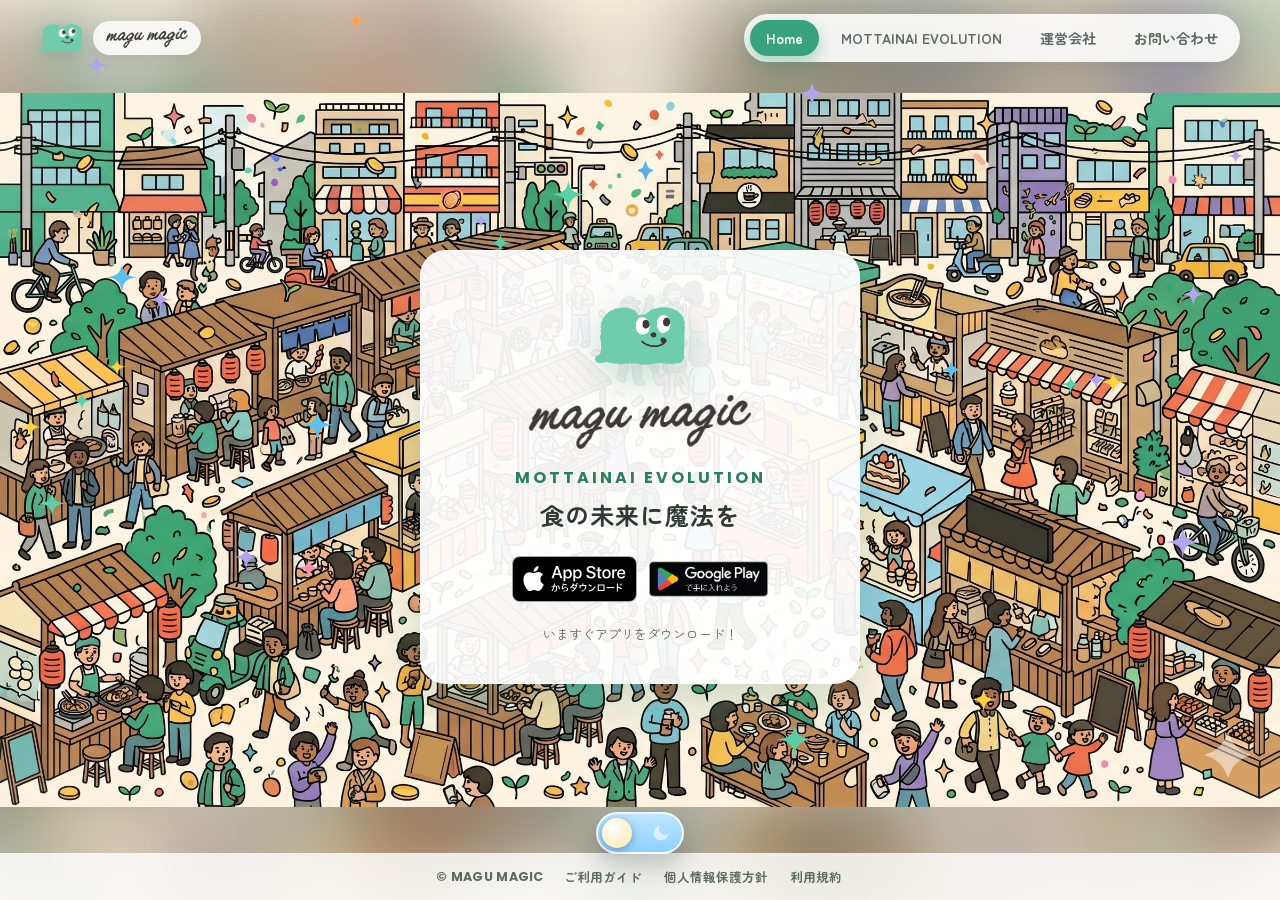
==== commit f1146b97: "Add mobile app usage guide page (/guide/) - /guide/ : step-by-step how-to (search, order, checkout, " ====
--- a/index.html
+++ b/index.html
@@ -327,6 +327,7 @@
   <!-- ===== Footer ===== -->
   <footer class="sitefoot">
     <span class="sitefoot-copy">© MAGU MAGIC</span>
+    <a class="sitefoot-link" href="/guide/">ご利用ガイド</a>
     <button class="sitefoot-link" data-panel="privacy">個人情報保護方針</button>
     <button class="sitefoot-link" data-panel="terms">利用規約</button>
   </footer>
--- a/app.css
+++ b/app.css
@@ -257,7 +257,7 @@
 }
 .sitefoot-copy{font-family:var(--font-en);font-weight:700;letter-spacing:.3px}
 .sitefoot-link{border:0;background:none;cursor:pointer;font-family:inherit;font-size:12.5px;
-  color:var(--ink-soft);font-weight:700;padding:4px 2px;transition:color .2s}
+  color:var(--ink-soft);font-weight:700;padding:4px 2px;transition:color .2s;text-decoration:none}
 .sitefoot-link:hover{color:var(--green-deep)}
 
 /* ===== Responsive ===== */
